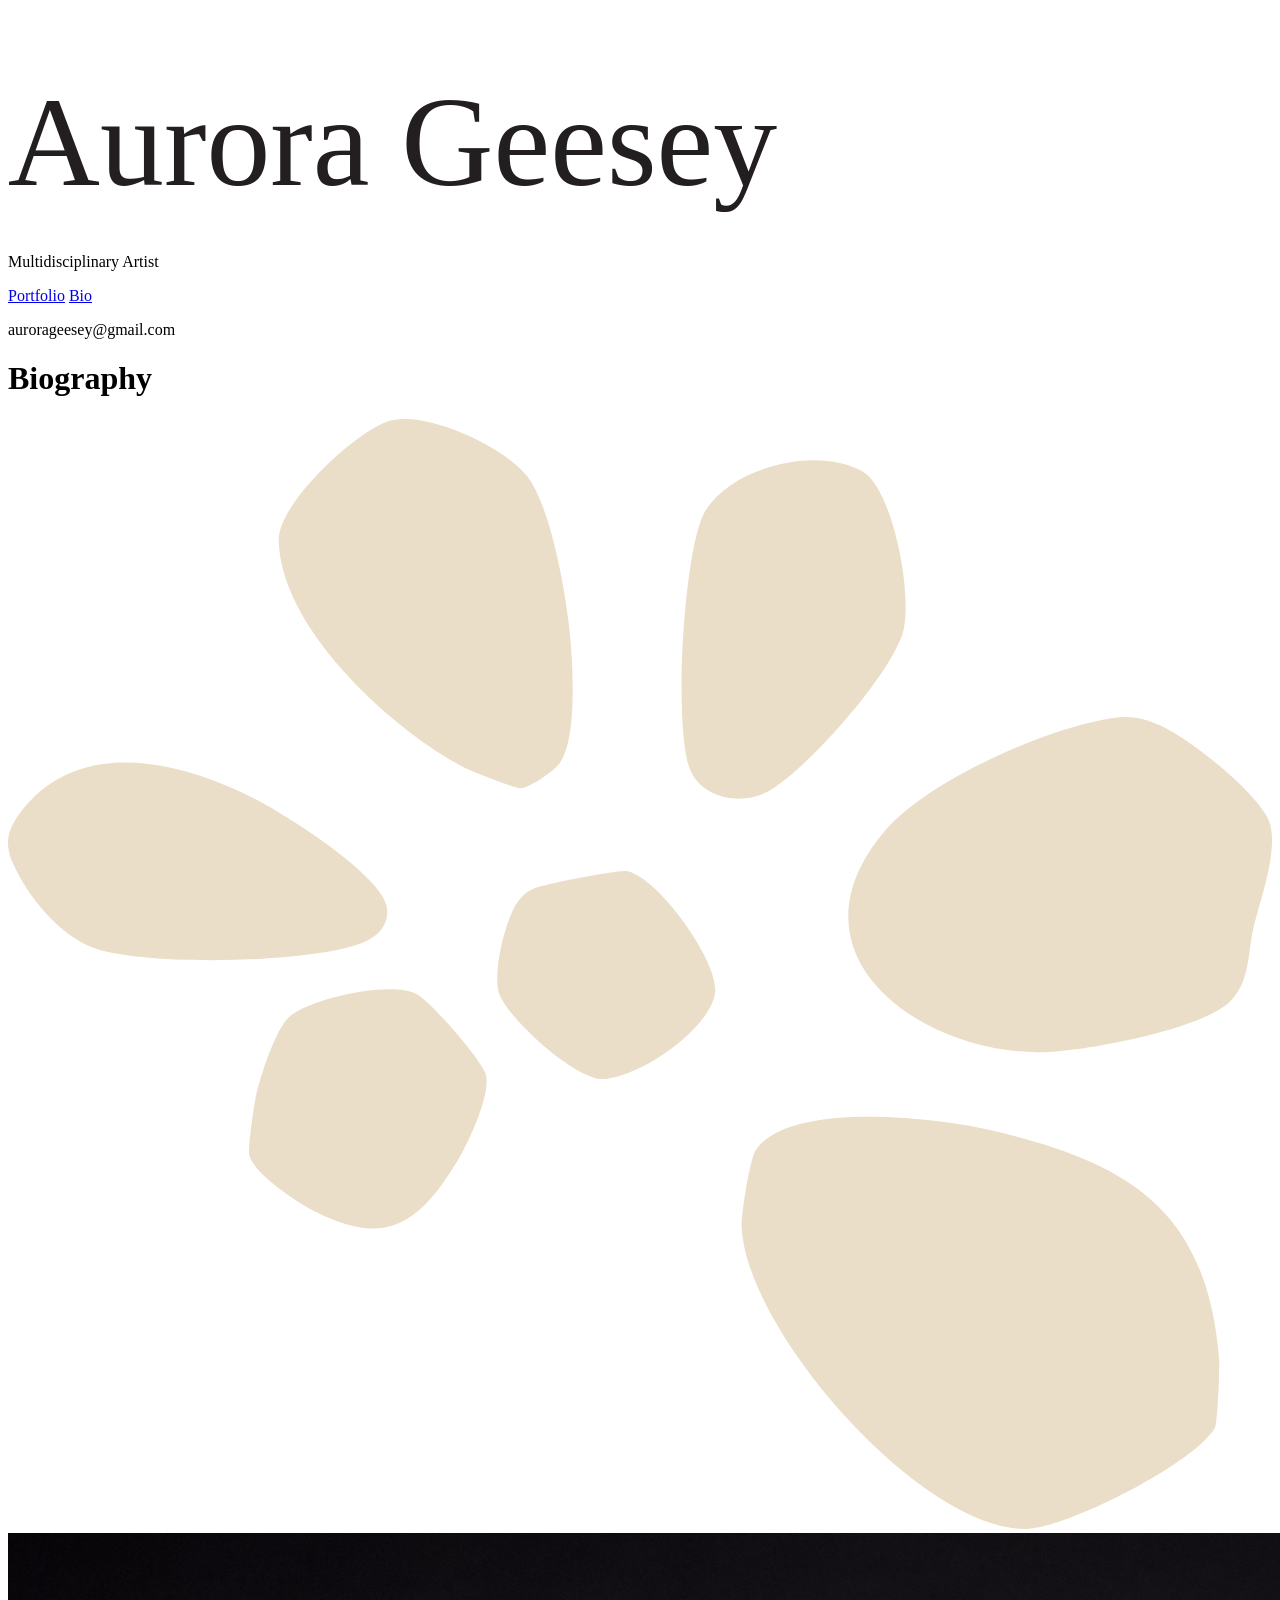
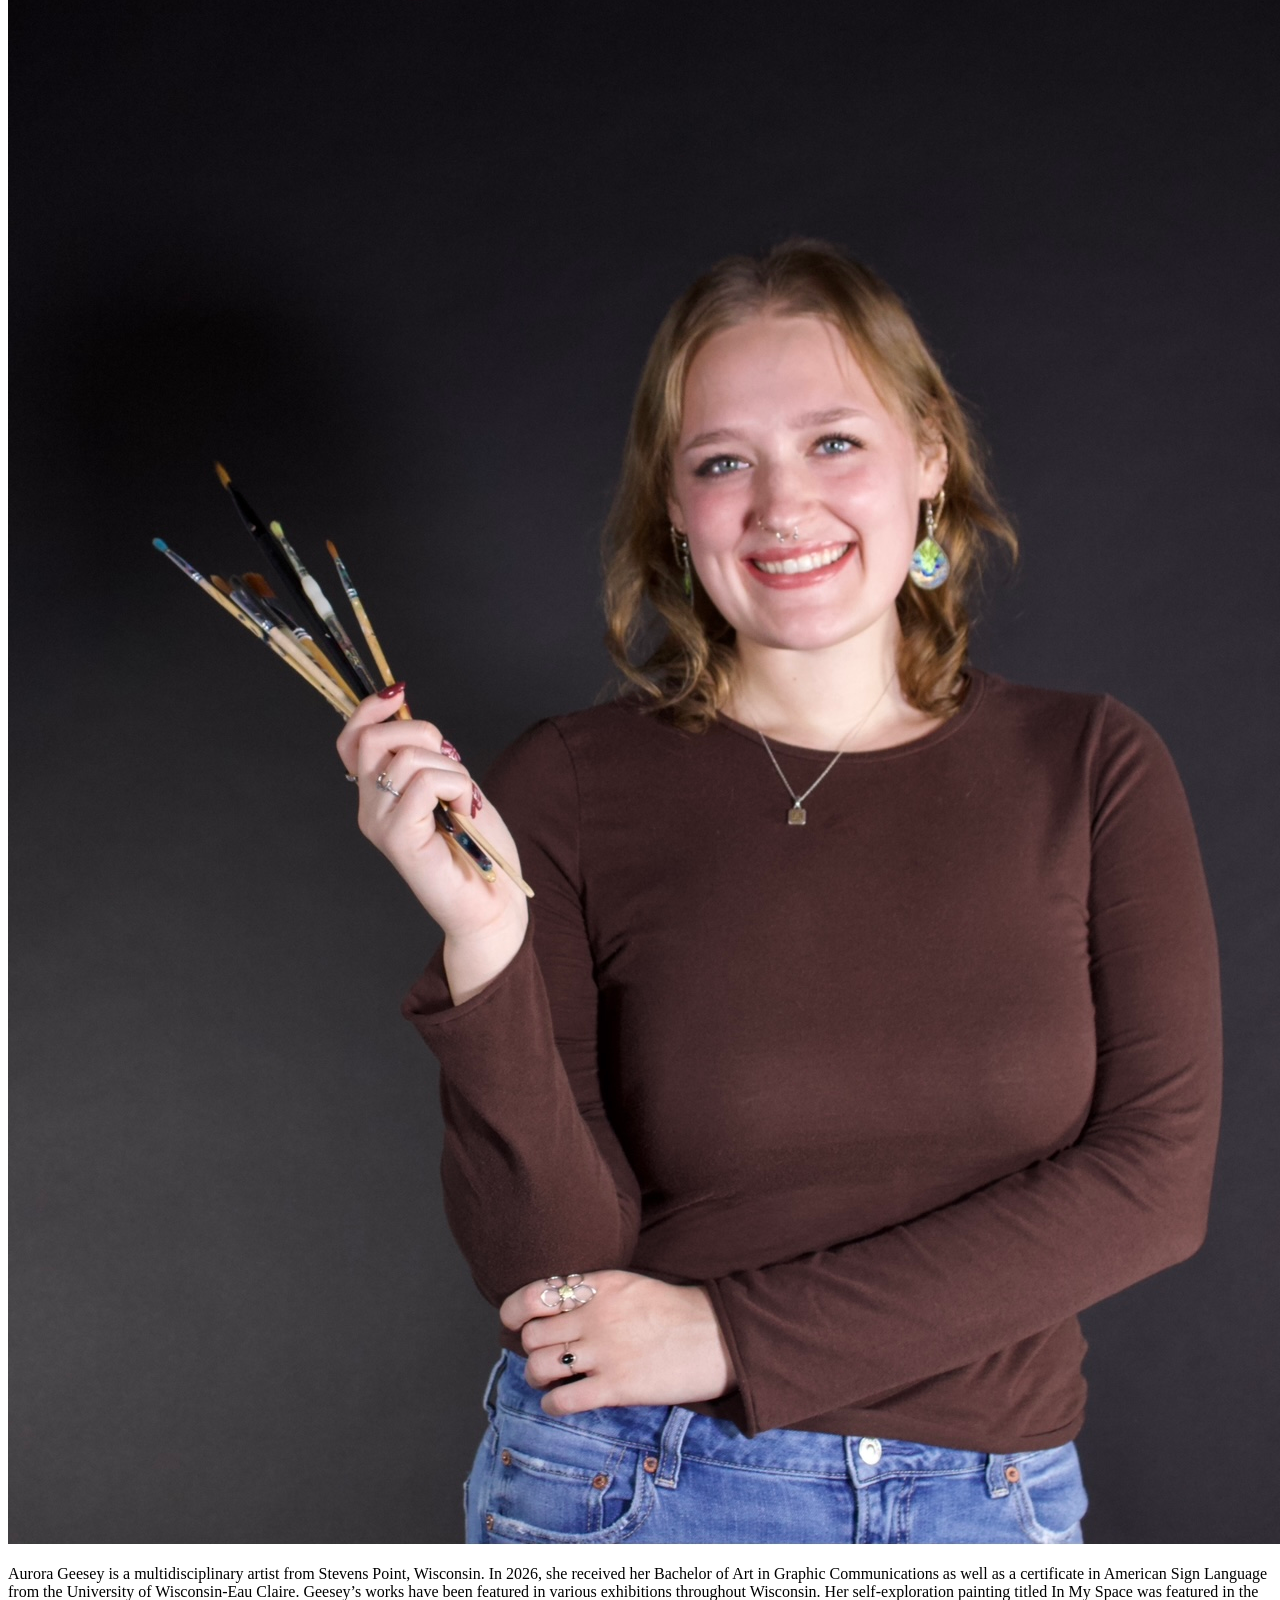
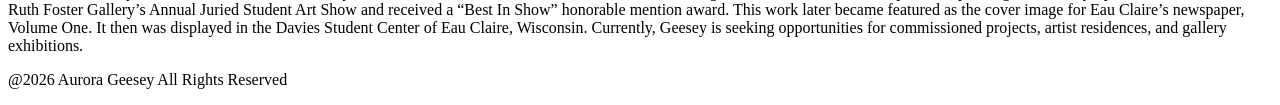
==== bio.html @ 29c86fe1 "portfolio edits" ====
<!DOCTYPE html>
<html lang="en">
<head>
    <meta charset="UTF-8">
    <meta name="viewport" content="width=device-width, initial-scale=1.0">
    <title>Aurora Geesey</title>
    <link rel="stylesheet" href="styles.css">
</head>
<body>
<header>
    <div style="display: flex; justify-content: center; align-items: center;">
    <img class="aurorageesey" src="images/aurora geesey.svg" alt="Aurora Geesey"></div>
    <p class="multidisciplinary artist">Multidisciplinary Artist</p>

    <nav>
        <a href="index.html">Portfolio</a>
        <a href="bio.html">Bio</a>
    </nav>

    <p>aurorageesey@gmail.com</p>
  </header>  
  <main>
<h1 class="biography">Biography</h1>
<img src="images/logo.svg" alt="aurora geesey logo">
<img src="images/headshot.jpg" alt="creative headshot holding paint brushes">

<p>Aurora Geesey is a multidisciplinary artist from Stevens Point, Wisconsin. In 2026, she received her Bachelor of Art in Graphic Communications as well as a certificate in American Sign Language from the University of Wisconsin-Eau Claire. Geesey’s works have been featured in various exhibitions throughout Wisconsin. Her self-exploration painting titled In My Space was featured in the Ruth Foster Gallery’s Annual Juried Student Art Show and received a “Best In Show” honorable mention award. This work later became featured as the cover image for Eau Claire’s newspaper, Volume One. It then was displayed in the Davies Student Center of Eau Claire, Wisconsin. Currently, Geesey is seeking opportunities for commissioned projects, artist residences, and gallery exhibitions. </p>
  </main>
  <footer>
    <p>@2026 Aurora Geesey All Rights Reserved</p>
  </footer>
</body>
</html>
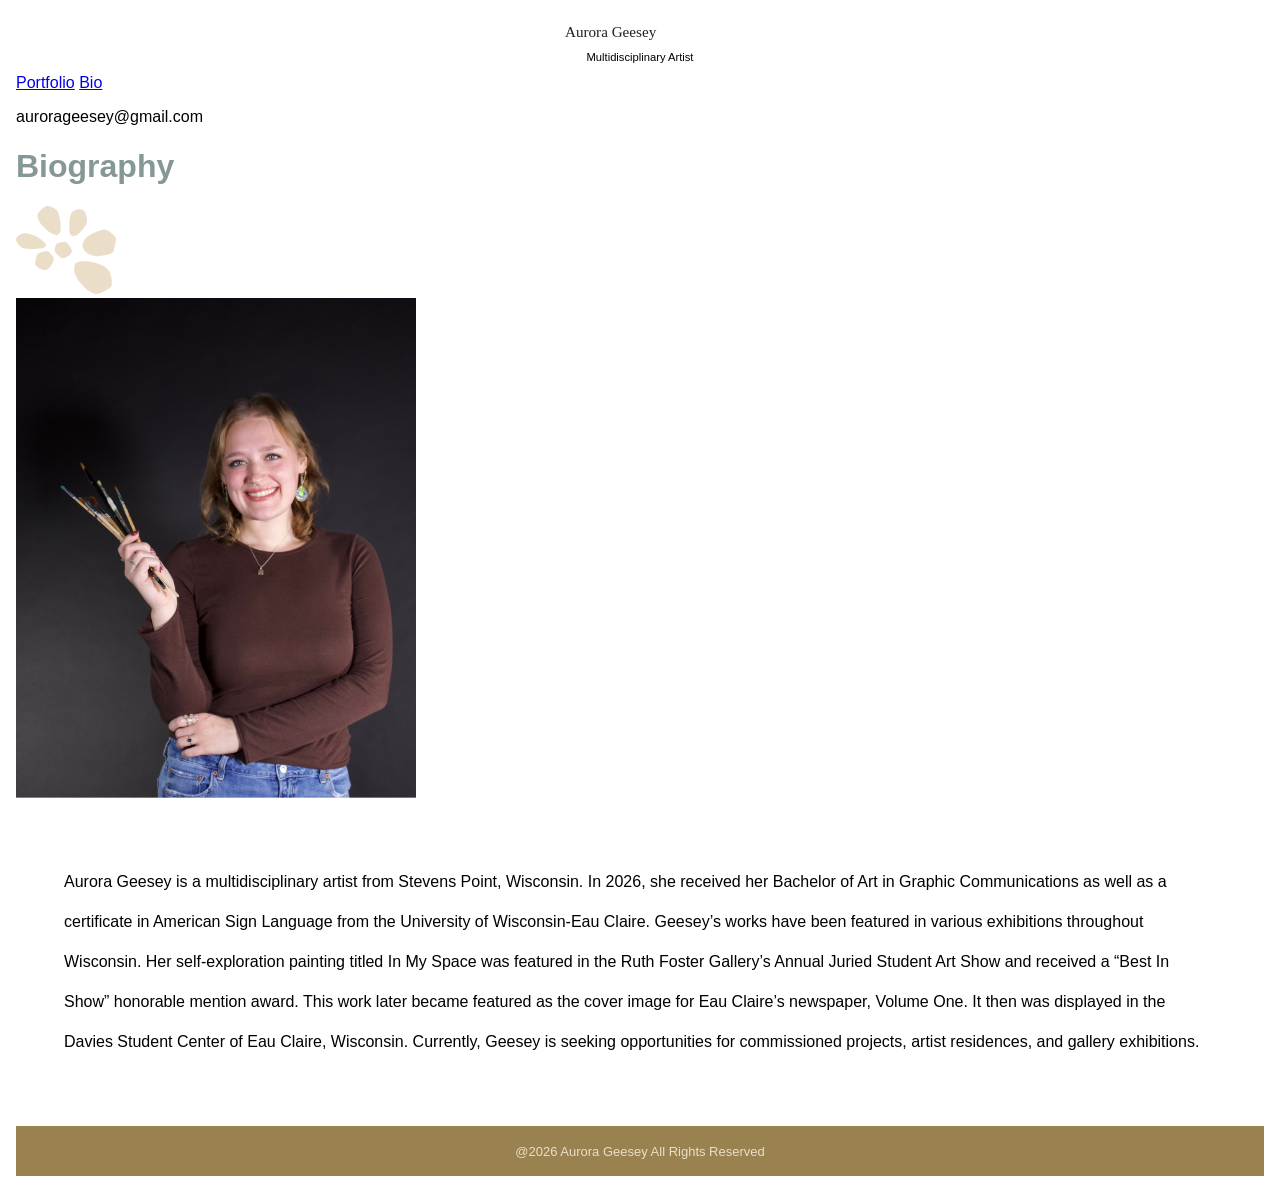
==== commit a10c9ae3: "portfolio edits" ====
--- a/bio.html
+++ b/bio.html
@@ -10,7 +10,7 @@
 <header>
     <div style="display: flex; justify-content: center; align-items: center;">
     <img class="aurorageesey" src="images/aurora geesey.svg" alt="Aurora Geesey"></div>
-    <p class="multidisciplinary artist">Multidisciplinary Artist</p>
+    <p class="multidisciplinary-artist">Multidisciplinary Artist</p>
 
     <nav>
         <a href="index.html">Portfolio</a>
@@ -21,10 +21,10 @@
   </header>  
   <main>
 <h1 class="biography">Biography</h1>
-<img src="images/logo.svg" alt="aurora geesey logo">
-<img src="images/headshot.jpg" alt="creative headshot holding paint brushes">
+<img src="images/logo.svg" class="logo" alt="aurora geesey logo">
+<img class="headshot" src="images/headshot.jpg" alt="creative headshot holding paint brushes">
 
-<p>Aurora Geesey is a multidisciplinary artist from Stevens Point, Wisconsin. In 2026, she received her Bachelor of Art in Graphic Communications as well as a certificate in American Sign Language from the University of Wisconsin-Eau Claire. Geesey’s works have been featured in various exhibitions throughout Wisconsin. Her self-exploration painting titled In My Space was featured in the Ruth Foster Gallery’s Annual Juried Student Art Show and received a “Best In Show” honorable mention award. This work later became featured as the cover image for Eau Claire’s newspaper, Volume One. It then was displayed in the Davies Student Center of Eau Claire, Wisconsin. Currently, Geesey is seeking opportunities for commissioned projects, artist residences, and gallery exhibitions. </p>
+<p class="bio-caption">Aurora Geesey is a multidisciplinary artist from Stevens Point, Wisconsin. In 2026, she received her Bachelor of Art in Graphic Communications as well as a certificate in American Sign Language from the University of Wisconsin-Eau Claire. Geesey’s works have been featured in various exhibitions throughout Wisconsin. Her self-exploration painting titled In My Space was featured in the Ruth Foster Gallery’s Annual Juried Student Art Show and received a “Best In Show” honorable mention award. This work later became featured as the cover image for Eau Claire’s newspaper, Volume One. It then was displayed in the Davies Student Center of Eau Claire, Wisconsin. Currently, Geesey is seeking opportunities for commissioned projects, artist residences, and gallery exhibitions. </p>
   </main>
   <footer>
     <p>@2026 Aurora Geesey All Rights Reserved</p>
--- a/styles.css
+++ b/styles.css
@@ -0,0 +1,88 @@
+body{
+    font-family: Arial, Helvetica, sans-serif;
+    margin: 1rem;
+}
+
+.aurorageesey{
+   
+    display: flex;
+    justify-content: center;
+    max-width: 150px;
+
+}
+
+.multidisciplinary-artist{
+    display: flex;
+    justify-content: center;
+    font-size: .7rem;
+    margin-top: 0.5rem;
+}
+
+footer{
+    background-color: #99824f;
+    padding: .3rem;
+    font-size: small;
+    font-family: Arial, Helvetica, sans-serif;
+    color: #eadec8;
+    display: flex;
+    justify-content: center;
+}
+
+.caption{
+    text-align: center;
+    display: flex;
+    justify-content: center;
+    line-height: 2.5;
+    padding-left: 3rem;
+    padding-right: 3rem;
+    padding-bottom: 3rem;
+    padding-top: .5rem;
+    font-size: small;
+}
+
+.insta{
+    display: flex;
+    justify-content: center;
+    padding: 1rem;
+    padding-bottom: 5rem;
+    font-size: small;
+    color: #5e7777;
+}
+
+.homepagelogo{
+    display: flex;
+    justify-self: center;
+    padding-top: 4rem;
+    max-width: 350px;
+}
+
+nav a{
+   align-items: center;
+}
+
+.headshot{
+    display: flex;
+    justify-content: left;
+    max-width: 400px;
+}
+
+.biography{
+    font-family: Arial, Helvetica, sans-serif;
+    color: #869797;
+    font-weight: 550;
+    font-size: xx-large;
+}
+
+.logo{
+    max-width: 100%;
+    max-width: 100px;
+}
+
+.bio-caption{
+    line-height: 2.5;
+    display: flex;
+    justify-content: center;
+    padding: 3rem;
+}
+
+
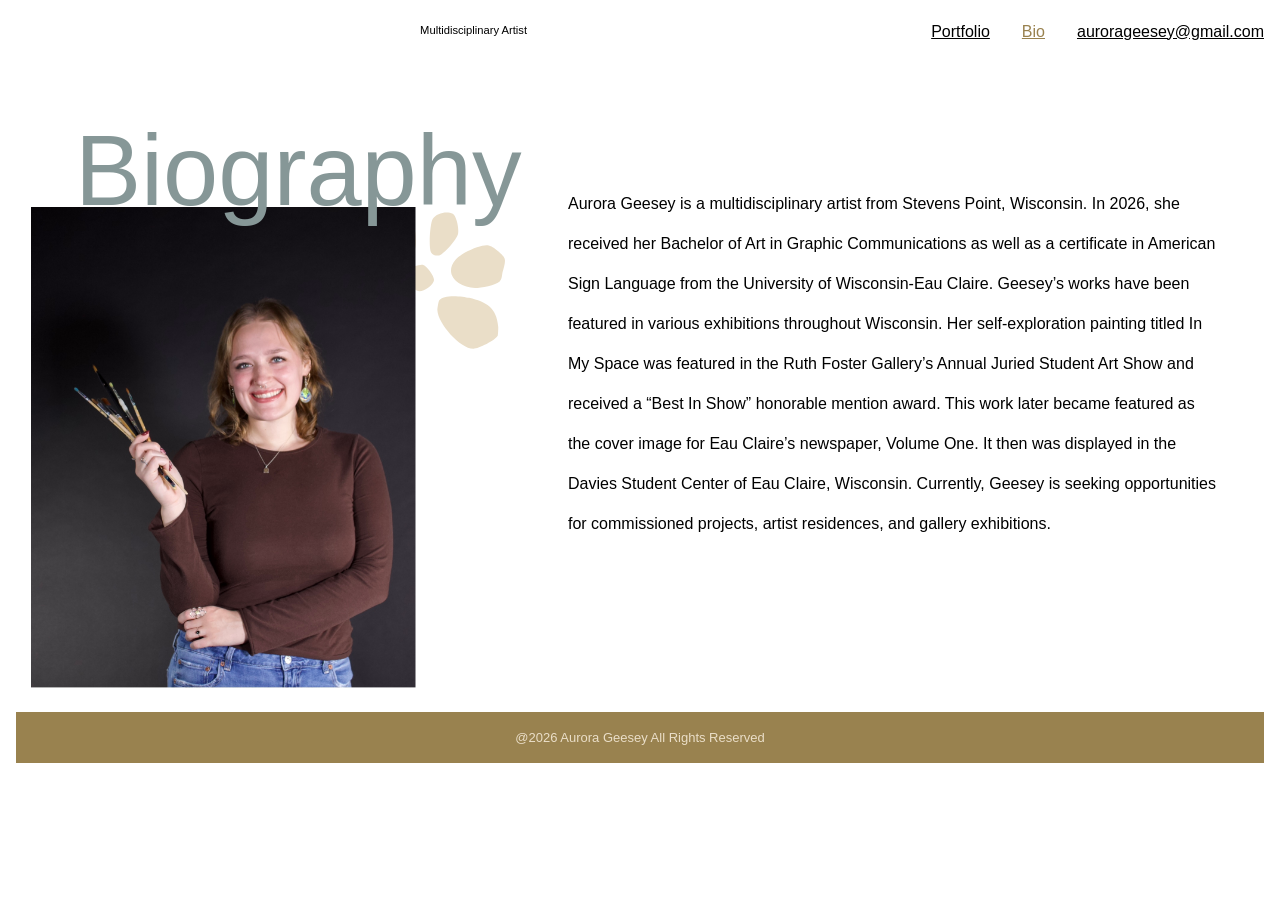
==== commit a1ae28b1: "portfolio edits" ====
--- a/bio.html
+++ b/bio.html
@@ -6,7 +6,7 @@
     <title>Aurora Geesey</title>
     <link rel="stylesheet" href="styles.css">
 </head>
-<body>
+<body class="bio">
 <header>
     <div style="display: flex; justify-content: center; align-items: center;">
     <img class="aurorageesey" src="images/aurora geesey.svg" alt="Aurora Geesey"></div>
@@ -14,15 +14,16 @@
 
     <nav>
         <a href="index.html">Portfolio</a>
-        <a href="bio.html">Bio</a>
+        <a href="bio.html" class="active">Bio</a>
+        <a href="mailto:aurorageesey@gmail.com">aurorageesey@gmail.com</a>
     </nav>
 
-    <p>aurorageesey@gmail.com</p>
   </header>  
   <main>
-<h1 class="biography">Biography</h1>
-<img src="images/logo.svg" class="logo" alt="aurora geesey logo">
-<img class="headshot" src="images/headshot.jpg" alt="creative headshot holding paint brushes">
+    <div class="biography">
+<h1>Biography</h1>
+<img class="headshot" src="images/headshot with logo.svg" alt="creative headshot holding paint brushes">
+</div>
 
 <p class="bio-caption">Aurora Geesey is a multidisciplinary artist from Stevens Point, Wisconsin. In 2026, she received her Bachelor of Art in Graphic Communications as well as a certificate in American Sign Language from the University of Wisconsin-Eau Claire. Geesey’s works have been featured in various exhibitions throughout Wisconsin. Her self-exploration painting titled In My Space was featured in the Ruth Foster Gallery’s Annual Juried Student Art Show and received a “Best In Show” honorable mention award. This work later became featured as the cover image for Eau Claire’s newspaper, Volume One. It then was displayed in the Davies Student Center of Eau Claire, Wisconsin. Currently, Geesey is seeking opportunities for commissioned projects, artist residences, and gallery exhibitions. </p>
   </main>
--- a/styles.css
+++ b/styles.css
@@ -56,21 +56,44 @@
     max-width: 350px;
 }
 
+nav{
+    display: flex;
+   align-items: center;
+   justify-content: space-evenly;
+}
+
 nav a{
-   align-items: center;
+    color: black;
+}
+
+a:hover{
+    color: #99824f;
+}
+
+
+.active{
+    color: #99824f;
 }
 
 .headshot{
-    display: flex;
-    justify-content: left;
-    max-width: 400px;
+   width: 100%;
+    padding-top: 9rem;
+}
+
+.biography h1{
+    font-family: Arial, Helvetica, sans-serif;
+    color: #869797;
+    font-weight: 500;
+    font-size: 6.2rem;
+    position: absolute;
+    top: -1rem;
+    left: 2.75rem;
 }
 
 .biography{
-    font-family: Arial, Helvetica, sans-serif;
-    color: #869797;
-    font-weight: 550;
-    font-size: xx-large;
+    position: relative; 
+    max-width: 400px;
+    margin: 1rem auto;
 }
 
 .logo{
@@ -83,6 +106,34 @@
     display: flex;
     justify-content: center;
     padding: 3rem;
+    padding-top: 1rem;
+}
+
+@media (min-width:1200px){
+   
+    .bio main{
+        display: flex;
+        align-items: center;
+    }
+
+    .biography{
+        max-width: 900px;
+        width: 38%;
+    }
+
+    .bio-caption{
+        max-width: calc(100% - 600px);
+    }
+
+    header{
+        display: flex;
+        justify-content: space-between;
+    }
+
+    nav{
+        gap: 2rem;
+    }
 }
 
 
+
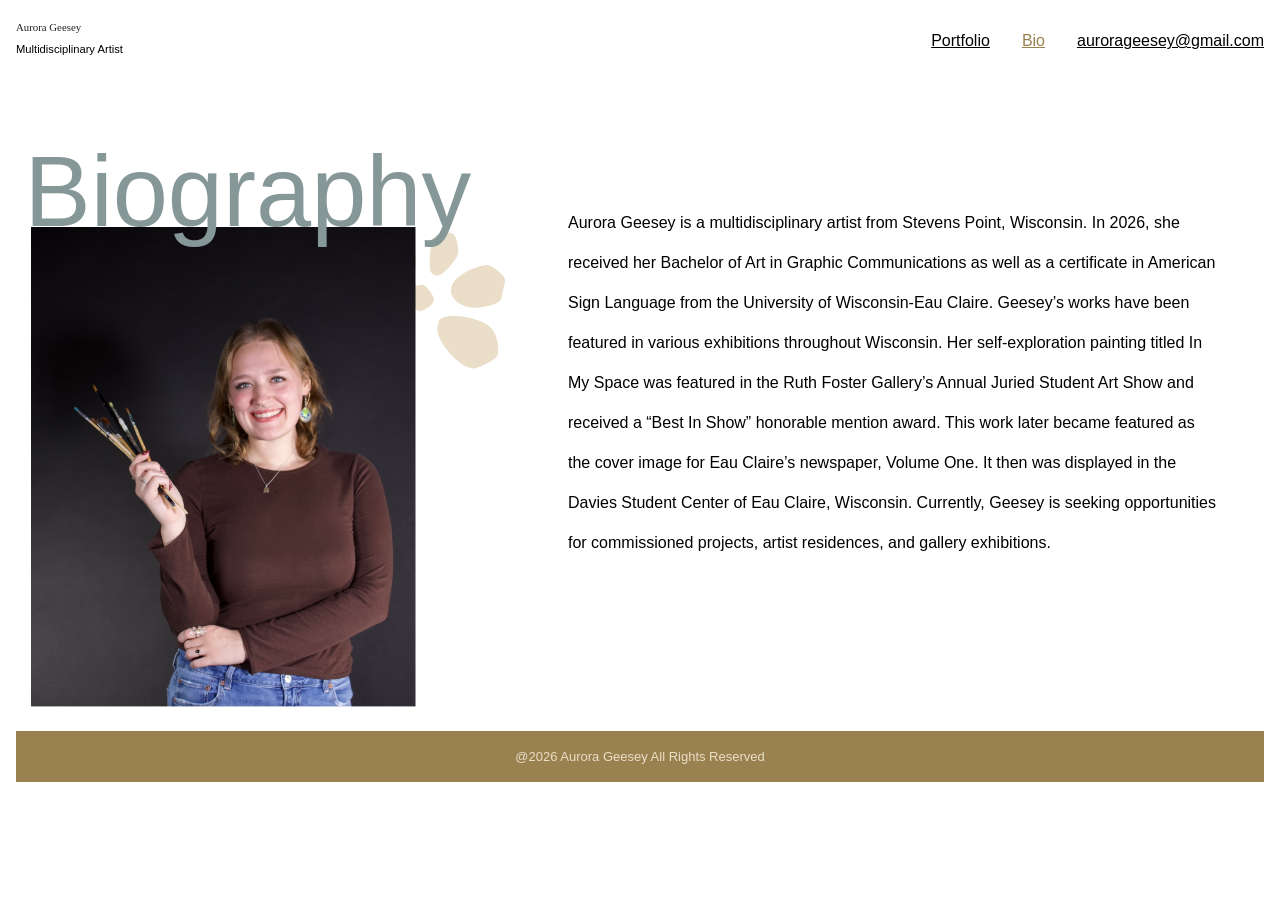
==== commit ddc9af42: "portfolio finished" ====
--- a/bio.html
+++ b/bio.html
@@ -7,13 +7,13 @@
     <link rel="stylesheet" href="styles.css">
 </head>
 <body class="bio">
-<header>
-    <div style="display: flex; justify-content: center; align-items: center;">
-    <img class="aurorageesey" src="images/aurora geesey.svg" alt="Aurora Geesey"></div>
-    <p class="multidisciplinary-artist">Multidisciplinary Artist</p>
+ <header>
+    <div style="display: flex; flex-direction:column; justify-content: center; align-items: center;">
+    <img class="aurorageesey" src="images/aurora geesey.svg" alt="Aurora Geesey">
+    <p class="multidisciplinary-artist">Multidisciplinary Artist</p></div>
 
     <nav>
-        <a href="index.html">Portfolio</a>
+        <a href="index.html" >Portfolio</a>
         <a href="bio.html" class="active">Bio</a>
         <a href="mailto:aurorageesey@gmail.com">aurorageesey@gmail.com</a>
     </nav>
--- a/styles.css
+++ b/styles.css
@@ -86,8 +86,8 @@
     font-weight: 500;
     font-size: 6.2rem;
     position: absolute;
-    top: -1rem;
-    left: 2.75rem;
+    top: -0.85rem;
+    left: -.4rem;
 }
 
 .biography{
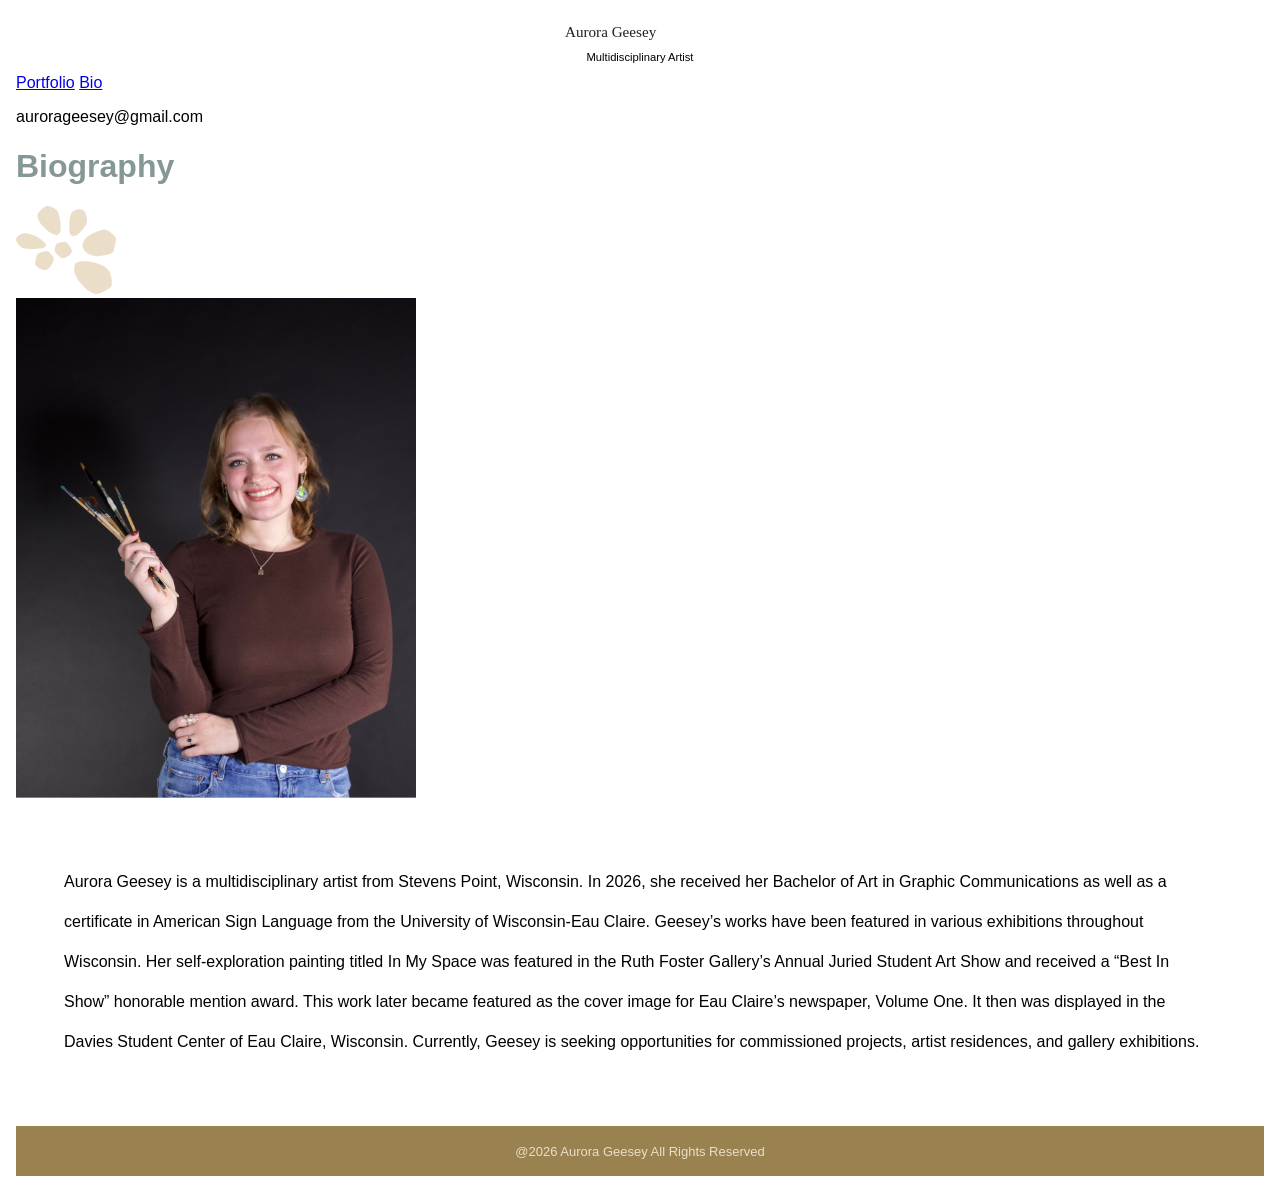
==== commit 64344f27: "Merge branch 'main' of https://github.com/geeseyaj8065/portfolio" ====
--- a/bio.html
+++ b/bio.html
@@ -6,24 +6,23 @@
     <title>Aurora Geesey</title>
     <link rel="stylesheet" href="styles.css">
 </head>
-<body class="bio">
- <header>
-    <div style="display: flex; flex-direction:column; justify-content: center; align-items: center;">
-    <img class="aurorageesey" src="images/aurora geesey.svg" alt="Aurora Geesey">
-    <p class="multidisciplinary-artist">Multidisciplinary Artist</p></div>
+<body>
+<header>
+    <div style="display: flex; justify-content: center; align-items: center;">
+    <img class="aurorageesey" src="images/aurora geesey.svg" alt="Aurora Geesey"></div>
+    <p class="multidisciplinary-artist">Multidisciplinary Artist</p>
 
     <nav>
-        <a href="index.html" >Portfolio</a>
-        <a href="bio.html" class="active">Bio</a>
-        <a href="mailto:aurorageesey@gmail.com">aurorageesey@gmail.com</a>
+        <a href="index.html">Portfolio</a>
+        <a href="bio.html">Bio</a>
     </nav>
 
+    <p>aurorageesey@gmail.com</p>
   </header>  
   <main>
-    <div class="biography">
-<h1>Biography</h1>
-<img class="headshot" src="images/headshot with logo.svg" alt="creative headshot holding paint brushes">
-</div>
+<h1 class="biography">Biography</h1>
+<img src="images/logo.svg" class="logo" alt="aurora geesey logo">
+<img class="headshot" src="images/headshot.jpg" alt="creative headshot holding paint brushes">
 
 <p class="bio-caption">Aurora Geesey is a multidisciplinary artist from Stevens Point, Wisconsin. In 2026, she received her Bachelor of Art in Graphic Communications as well as a certificate in American Sign Language from the University of Wisconsin-Eau Claire. Geesey’s works have been featured in various exhibitions throughout Wisconsin. Her self-exploration painting titled In My Space was featured in the Ruth Foster Gallery’s Annual Juried Student Art Show and received a “Best In Show” honorable mention award. This work later became featured as the cover image for Eau Claire’s newspaper, Volume One. It then was displayed in the Davies Student Center of Eau Claire, Wisconsin. Currently, Geesey is seeking opportunities for commissioned projects, artist residences, and gallery exhibitions. </p>
   </main>
--- a/styles.css
+++ b/styles.css
@@ -56,44 +56,21 @@
     max-width: 350px;
 }
 
-nav{
-    display: flex;
+nav a{
    align-items: center;
-   justify-content: space-evenly;
-}
-
-nav a{
-    color: black;
-}
-
-a:hover{
-    color: #99824f;
-}
-
-
-.active{
-    color: #99824f;
 }
 
 .headshot{
-   width: 100%;
-    padding-top: 9rem;
-}
-
-.biography h1{
-    font-family: Arial, Helvetica, sans-serif;
-    color: #869797;
-    font-weight: 500;
-    font-size: 6.2rem;
-    position: absolute;
-    top: -0.85rem;
-    left: -.4rem;
+    display: flex;
+    justify-content: left;
+    max-width: 400px;
 }
 
 .biography{
-    position: relative; 
-    max-width: 400px;
-    margin: 1rem auto;
+    font-family: Arial, Helvetica, sans-serif;
+    color: #869797;
+    font-weight: 550;
+    font-size: xx-large;
 }
 
 .logo{
@@ -106,34 +83,6 @@
     display: flex;
     justify-content: center;
     padding: 3rem;
-    padding-top: 1rem;
-}
-
-@media (min-width:1200px){
-   
-    .bio main{
-        display: flex;
-        align-items: center;
-    }
-
-    .biography{
-        max-width: 900px;
-        width: 38%;
-    }
-
-    .bio-caption{
-        max-width: calc(100% - 600px);
-    }
-
-    header{
-        display: flex;
-        justify-content: space-between;
-    }
-
-    nav{
-        gap: 2rem;
-    }
 }
 
 
-
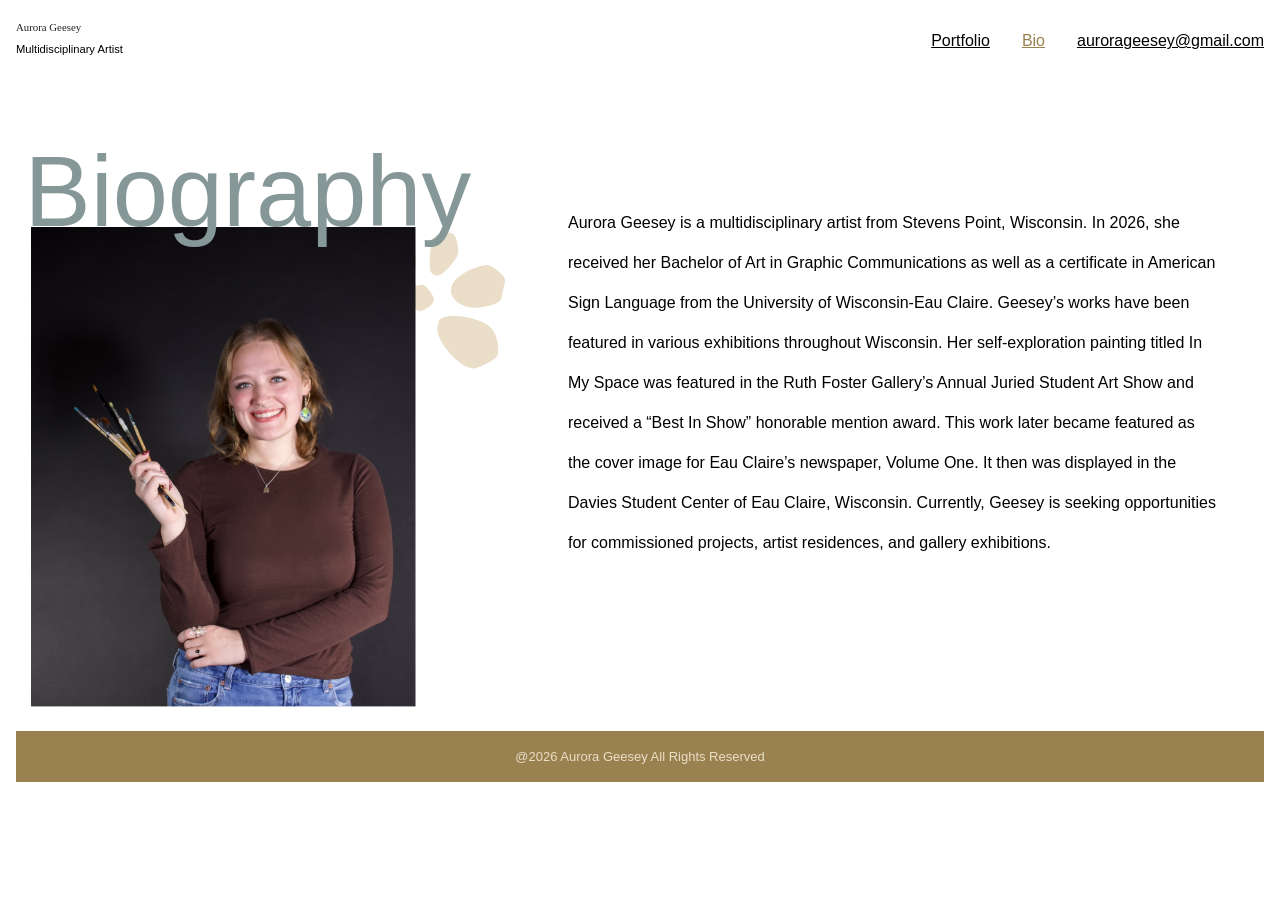
==== commit b92c94ab: "Merge branch 'main' of https://github.com/geeseyaj8065/portfolio" ====
--- a/bio.html
+++ b/bio.html
@@ -5,24 +5,31 @@
     <meta name="viewport" content="width=device-width, initial-scale=1.0">
     <title>Aurora Geesey</title>
     <link rel="stylesheet" href="styles.css">
+<link rel="icon" type="image/png" href="/images/favicon-96x96.png" sizes="96x96"/>
+<link rel="icon" type="image/svg+xml" href="/images/favicon.svg"/>
+<link rel="shortcut icon" href="/images/favicon.ico"/>
+<link rel="apple-touch-icon" sizes="180x180" href="/images/apple-touch-icon.png"/>
+<meta name="apple-mobile-web-app-title" content="Aurora Geesey"/>
+<link rel="manifest" href="/images/site.webmanifest"/>
 </head>
-<body>
-<header>
-    <div style="display: flex; justify-content: center; align-items: center;">
-    <img class="aurorageesey" src="images/aurora geesey.svg" alt="Aurora Geesey"></div>
-    <p class="multidisciplinary-artist">Multidisciplinary Artist</p>
+<body class="bio">
+ <header>
+    <div style="display: flex; flex-direction:column; justify-content: center; align-items: center;">
+    <img class="aurorageesey" src="images/aurora-geesey.svg" alt="Aurora Geesey">
+    <p class="multidisciplinary-artist">Multidisciplinary Artist</p></div>
 
     <nav>
-        <a href="index.html">Portfolio</a>
-        <a href="bio.html">Bio</a>
+        <a href="index.html" >Portfolio</a>
+        <a href="bio.html" class="active">Bio</a>
+        <a href="mailto:aurorageesey@gmail.com">aurorageesey@gmail.com</a>
     </nav>
 
-    <p>aurorageesey@gmail.com</p>
   </header>  
   <main>
-<h1 class="biography">Biography</h1>
-<img src="images/logo.svg" class="logo" alt="aurora geesey logo">
-<img class="headshot" src="images/headshot.jpg" alt="creative headshot holding paint brushes">
+    <div class="biography">
+<h1>Biography</h1>
+<img class="headshot" src="images/headshot-with-logo.svg" alt="creative headshot holding paint brushes">
+</div>
 
 <p class="bio-caption">Aurora Geesey is a multidisciplinary artist from Stevens Point, Wisconsin. In 2026, she received her Bachelor of Art in Graphic Communications as well as a certificate in American Sign Language from the University of Wisconsin-Eau Claire. Geesey’s works have been featured in various exhibitions throughout Wisconsin. Her self-exploration painting titled In My Space was featured in the Ruth Foster Gallery’s Annual Juried Student Art Show and received a “Best In Show” honorable mention award. This work later became featured as the cover image for Eau Claire’s newspaper, Volume One. It then was displayed in the Davies Student Center of Eau Claire, Wisconsin. Currently, Geesey is seeking opportunities for commissioned projects, artist residences, and gallery exhibitions. </p>
   </main>
--- a/styles.css
+++ b/styles.css
@@ -56,21 +56,44 @@
     max-width: 350px;
 }
 
+nav{
+    display: flex;
+   align-items: center;
+   justify-content: space-evenly;
+}
+
 nav a{
-   align-items: center;
+    color: black;
+}
+
+a:hover{
+    color: #99824f;
+}
+
+
+.active{
+    color: #99824f;
 }
 
 .headshot{
-    display: flex;
-    justify-content: left;
-    max-width: 400px;
+   width: 100%;
+    padding-top: 9rem;
+}
+
+.biography h1{
+    font-family: Arial, Helvetica, sans-serif;
+    color: #869797;
+    font-weight: 500;
+    font-size: 6.2rem;
+    position: absolute;
+    top: -0.85rem;
+    left: -.4rem;
 }
 
 .biography{
-    font-family: Arial, Helvetica, sans-serif;
-    color: #869797;
-    font-weight: 550;
-    font-size: xx-large;
+    position: relative; 
+    max-width: 400px;
+    margin: 1rem auto;
 }
 
 .logo{
@@ -83,6 +106,34 @@
     display: flex;
     justify-content: center;
     padding: 3rem;
+    padding-top: 1rem;
+}
+
+@media (min-width:1200px){
+   
+    .bio main{
+        display: flex;
+        align-items: center;
+    }
+
+    .biography{
+        max-width: 900px;
+        width: 38%;
+    }
+
+    .bio-caption{
+        max-width: calc(100% - 600px);
+    }
+
+    header{
+        display: flex;
+        justify-content: space-between;
+    }
+
+    nav{
+        gap: 2rem;
+    }
 }
 
 
+
